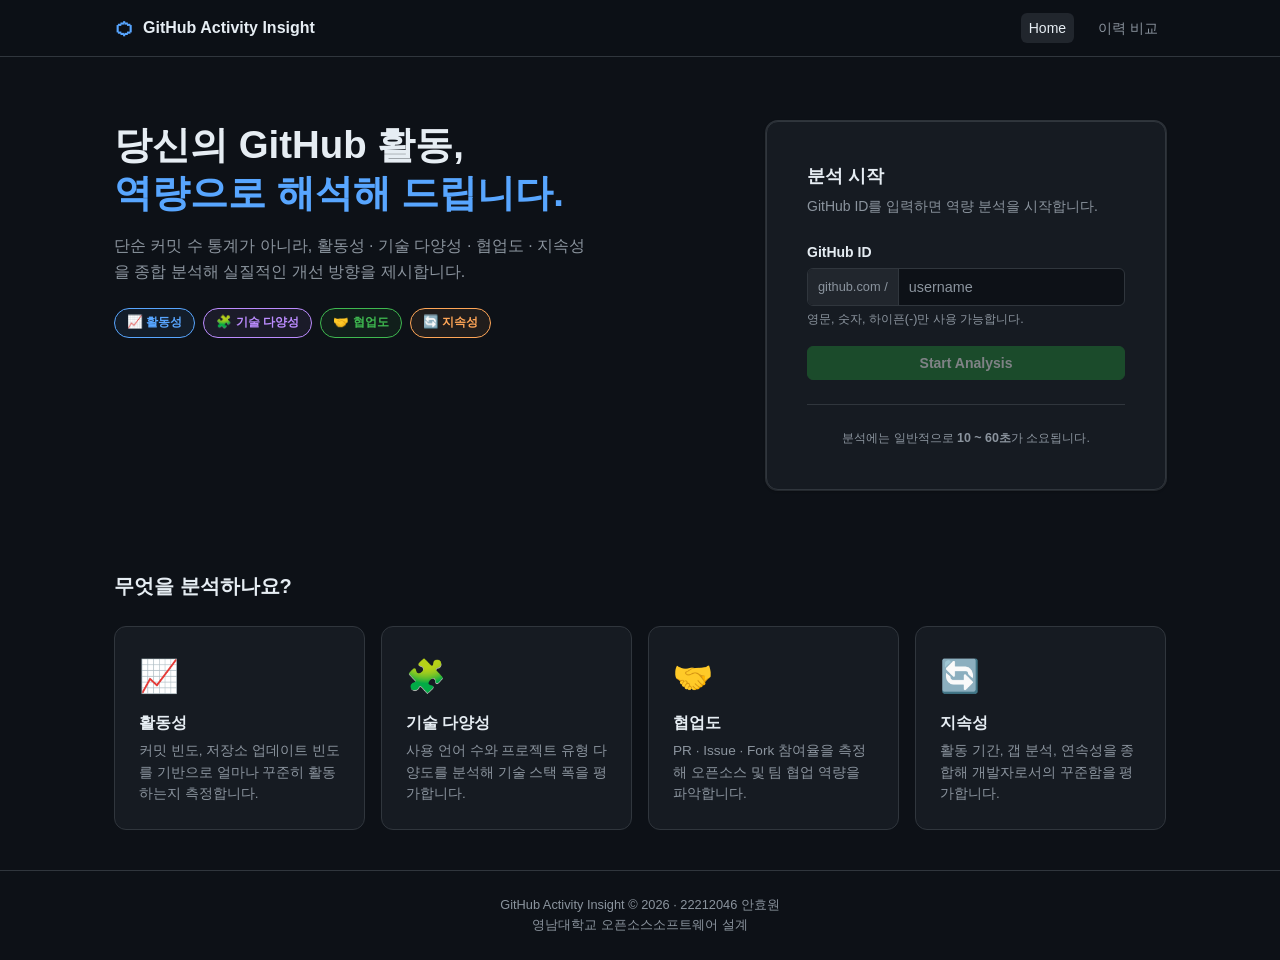
==== web/index.html @ 132d7ecf "docs(analysis): 챕터4 UI 프로토타입 절 구조 개편 및 웹 화면 구현 - 챕터 4를 화면별 단락+그림 참조 형식으로 재구성 - 목차 표기 통일: 'Domain Ana" ====
<!DOCTYPE html>
<html lang="ko">
<head>
  <meta charset="UTF-8" />
  <meta name="viewport" content="width=device-width, initial-scale=1.0" />
  <title>GitHub Activity Insight</title>
  <link rel="stylesheet" href="css/style.css" />
</head>
<body>
  <!-- ===== HEADER ===== -->
  <header class="site-header">
    <div class="container header-inner">
      <a href="index.html" class="brand">
        <span class="brand-icon">⬡</span>
        <span class="brand-name">GitHub Activity Insight</span>
      </a>
      <nav class="nav-links">
        <a href="index.html" class="nav-link active">Home</a>
        <a href="history.html" class="nav-link">이력 비교</a>
      </nav>
    </div>
  </header>

  <!-- ===== MAIN ===== -->
  <main class="main-content">
    <!-- Hero Section -->
    <section class="hero">
      <div class="container hero-inner">
        <div class="hero-text">
          <h1 class="hero-title">
            당신의 GitHub 활동,<br />
            <span class="highlight">역량으로 해석해 드립니다.</span>
          </h1>
          <p class="hero-desc">
            단순 커밋 수 통계가 아니라, 활동성 · 기술 다양성 · 협업도 · 지속성을
            종합 분석해 실질적인 개선 방향을 제시합니다.
          </p>

          <!-- Metric Chips -->
          <ul class="metric-chips" aria-label="분석 지표">
            <li class="chip chip--activity">📈 활동성</li>
            <li class="chip chip--diversity">🧩 기술 다양성</li>
            <li class="chip chip--collab">🤝 협업도</li>
            <li class="chip chip--persist">🔄 지속성</li>
          </ul>
        </div>

        <!-- Input Card (UC-01) -->
        <div class="card input-card" id="input-card">
          <h2 class="card-title">분석 시작</h2>
          <p class="card-desc">GitHub ID를 입력하면 역량 분석을 시작합니다.</p>

          <form id="github-form" novalidate>
            <div class="form-group">
              <label for="github-id" class="form-label">GitHub ID</label>
              <div class="input-wrapper">
                <span class="input-prefix">github.com /</span>
                <input
                  type="text"
                  id="github-id"
                  name="githubId"
                  class="form-input"
                  placeholder="username"
                  autocomplete="off"
                  maxlength="39"
                  aria-describedby="github-id-hint github-id-error"
                  required
                />
                <span class="input-status" id="input-status" aria-live="polite"></span>
              </div>
              <p class="form-hint" id="github-id-hint">영문, 숫자, 하이픈(-)만 사용 가능합니다.</p>
              <p class="form-error hidden" id="github-id-error" role="alert"></p>
            </div>

            <!-- TODO(UC-02): 중복 RUNNING 요청 체크 후 버튼 활성화 -->
            <button type="submit" class="btn btn-primary btn-full" id="start-btn" disabled>
              Start Analysis
            </button>
          </form>

          <div class="divider"></div>
          <p class="card-footnote">
            분석에는 일반적으로 <strong>10 ~ 60초</strong>가 소요됩니다.
          </p>
        </div>
      </div>
    </section>

    <!-- Feature Section -->
    <section class="features section-padding">
      <div class="container">
        <h2 class="section-title">무엇을 분석하나요?</h2>
        <div class="feature-grid">

          <article class="feature-card" aria-label="활동성">
            <div class="feature-icon activity-icon">📈</div>
            <h3 class="feature-title">활동성</h3>
            <p class="feature-desc">커밋 빈도, 저장소 업데이트 빈도를 기반으로 얼마나 꾸준히 활동하는지 측정합니다.</p>
          </article>

          <article class="feature-card" aria-label="기술 다양성">
            <div class="feature-icon diversity-icon">🧩</div>
            <h3 class="feature-title">기술 다양성</h3>
            <p class="feature-desc">사용 언어 수와 프로젝트 유형 다양도를 분석해 기술 스택 폭을 평가합니다.</p>
          </article>

          <article class="feature-card" aria-label="협업도">
            <div class="feature-icon collab-icon">🤝</div>
            <h3 class="feature-title">협업도</h3>
            <p class="feature-desc">PR · Issue · Fork 참여율을 측정해 오픈소스 및 팀 협업 역량을 파악합니다.</p>
          </article>

          <article class="feature-card" aria-label="지속성">
            <div class="feature-icon persist-icon">🔄</div>
            <h3 class="feature-title">지속성</h3>
            <p class="feature-desc">활동 기간, 갭 분석, 연속성을 종합해 개발자로서의 꾸준함을 평가합니다.</p>
          </article>

        </div>
      </div>
    </section>
  </main>

  <!-- ===== FOOTER ===== -->
  <footer class="site-footer">
    <div class="container footer-inner">
      <p class="footer-text">GitHub Activity Insight &copy; 2026 · 22212046 안효원</p>
      <p class="footer-text">영남대학교 오픈소스소프트웨어 설계</p>
    </div>
  </footer>

  <script src="js/app.js"></script>
</body>
</html>
---- web/css/style.css ----
/* ================================================================
   GitHub Activity Insight – style.css
   Design tokens → Layout → Components → Page-specific
   ================================================================ */

/* ── Design Tokens ─────────────────────────────────────────────── */
:root {
  /* Colors */
  --color-bg:          #0d1117;
  --color-surface:     #161b22;
  --color-surface-2:   #21262d;
  --color-border:      #30363d;
  --color-text:        #e6edf3;
  --color-text-muted:  #8b949e;
  --color-primary:     #238636;
  --color-primary-hover: #2ea043;
  --color-accent:      #58a6ff;
  --color-danger:      #f85149;
  --color-warning:     #d29922;
  --color-success:     #3fb950;

  /* Metric colors */
  --color-activity:    #58a6ff;
  --color-diversity:   #bc8cff;
  --color-collab:      #3fb950;
  --color-persist:     #ffa657;

  /* Typography */
  --font-sans: -apple-system, BlinkMacSystemFont, 'Segoe UI', Helvetica, Arial, sans-serif;
  --font-mono: 'SFMono-Regular', Consolas, 'Liberation Mono', Menlo, monospace;

  /* Spacing */
  --space-xs:  4px;
  --space-sm:  8px;
  --space-md:  16px;
  --space-lg:  24px;
  --space-xl:  40px;
  --space-2xl: 64px;

  /* Radius */
  --radius-sm: 6px;
  --radius-md: 12px;
  --radius-lg: 16px;

  /* Shadows */
  --shadow-card: 0 1px 3px rgba(0,0,0,.4), 0 0 0 1px var(--color-border);
  --shadow-focus: 0 0 0 3px rgba(88,166,255,.35);
}

/* ── Reset / Base ───────────────────────────────────────────────── */
*, *::before, *::after { box-sizing: border-box; margin: 0; padding: 0; }
html { scroll-behavior: smooth; }
body {
  background-color: var(--color-bg);
  color: var(--color-text);
  font-family: var(--font-sans);
  font-size: 15px;
  line-height: 1.6;
  min-height: 100vh;
  display: flex;
  flex-direction: column;
}
a { color: var(--color-accent); text-decoration: none; }
a:hover { text-decoration: underline; }
img { display: block; max-width: 100%; }
ul, ol { list-style: none; }
button { cursor: pointer; font-family: inherit; }

/* Screen-reader only */
.sr-only {
  position: absolute; width: 1px; height: 1px;
  padding: 0; margin: -1px; overflow: hidden;
  clip: rect(0,0,0,0); white-space: nowrap; border: 0;
}
.hidden { display: none !important; }

/* ── Layout ─────────────────────────────────────────────────────── */
.container {
  width: 100%;
  max-width: 1100px;
  margin-inline: auto;
  padding-inline: var(--space-lg);
}
.narrow { max-width: 520px; }
.section-padding { padding-block: var(--space-xl); }

/* ── Site Header ────────────────────────────────────────────────── */
.site-header {
  position: sticky; top: 0; z-index: 100;
  background-color: rgba(13,17,23,.88);
  backdrop-filter: blur(12px);
  border-bottom: 1px solid var(--color-border);
}
.header-inner {
  display: flex; align-items: center; justify-content: space-between;
  height: 56px;
}
.brand {
  display: flex; align-items: center; gap: var(--space-sm);
  font-weight: 700; font-size: 1rem;
  color: var(--color-text);
  text-decoration: none;
}
.brand:hover { text-decoration: none; }
.brand-icon { font-size: 1.3rem; color: var(--color-accent); }
.nav-links { display: flex; gap: var(--space-md); }
.nav-link {
  font-size: .875rem; color: var(--color-text-muted);
  padding: var(--space-xs) var(--space-sm);
  border-radius: var(--radius-sm);
  transition: color .15s, background .15s;
}
.nav-link:hover, .nav-link.active {
  color: var(--color-text);
  background-color: var(--color-surface-2);
  text-decoration: none;
}

/* ── Site Footer ────────────────────────────────────────────────── */
.site-footer {
  margin-top: auto;
  border-top: 1px solid var(--color-border);
  padding-block: var(--space-lg);
}
.footer-inner { text-align: center; }
.footer-text { font-size: .8rem; color: var(--color-text-muted); }

/* ── Buttons ────────────────────────────────────────────────────── */
.btn {
  display: inline-flex; align-items: center; justify-content: center;
  gap: var(--space-xs);
  padding: 8px 18px;
  border-radius: var(--radius-sm);
  font-size: .875rem; font-weight: 600;
  border: 1px solid transparent;
  transition: background .15s, border-color .15s, opacity .15s;
}
.btn:focus-visible { outline: 2px solid var(--color-accent); outline-offset: 2px; }
.btn:disabled { opacity: .45; cursor: not-allowed; }

.btn-primary {
  background-color: var(--color-primary);
  border-color: var(--color-primary);
  color: #fff;
}
.btn-primary:hover:not(:disabled) { background-color: var(--color-primary-hover); border-color: var(--color-primary-hover); }

.btn-ghost {
  background-color: transparent;
  border-color: var(--color-border);
  color: var(--color-text);
}
.btn-ghost:hover:not(:disabled) { background-color: var(--color-surface-2); }

.btn-full { width: 100%; }

/* ── Card ───────────────────────────────────────────────────────── */
.card {
  background-color: var(--color-surface);
  border: 1px solid var(--color-border);
  border-radius: var(--radius-md);
  padding: var(--space-xl);
  box-shadow: var(--shadow-card);
}
.card-title { font-size: 1.125rem; font-weight: 700; margin-bottom: var(--space-xs); }
.card-desc  { font-size: .875rem; color: var(--color-text-muted); margin-bottom: var(--space-lg); }

/* ── Highlight ──────────────────────────────────────────────────── */
.highlight { color: var(--color-accent); }

/* ── Divider ────────────────────────────────────────────────────── */
.divider {
  height: 1px;
  background-color: var(--color-border);
  margin-block: var(--space-lg);
}

/* ── Form ───────────────────────────────────────────────────────── */
.form-group { margin-bottom: var(--space-md); }
.form-label { display: block; font-size: .875rem; font-weight: 600; margin-bottom: var(--space-xs); }
.input-wrapper {
  display: flex; align-items: center;
  background-color: var(--color-bg);
  border: 1px solid var(--color-border);
  border-radius: var(--radius-sm);
  overflow: hidden;
}
.input-wrapper:focus-within { border-color: var(--color-accent); box-shadow: var(--shadow-focus); }
.input-prefix {
  padding: 8px 10px;
  color: var(--color-text-muted);
  font-size: .8rem;
  border-right: 1px solid var(--color-border);
  white-space: nowrap;
  background-color: var(--color-surface-2);
}
.form-input {
  flex: 1;
  padding: 9px 10px;
  background: transparent;
  border: none;
  color: var(--color-text);
  font-size: .9rem;
  outline: none;
}
.form-input::placeholder { color: var(--color-text-muted); }
.input-status { padding-right: 10px; font-size: 1rem; }
.form-hint  { font-size: .78rem; color: var(--color-text-muted); margin-top: var(--space-xs); }
.form-error { font-size: .78rem; color: var(--color-danger);  margin-top: var(--space-xs); }
.card-footnote { font-size: .78rem; color: var(--color-text-muted); text-align: center; }

.form-select {
  background-color: var(--color-surface-2);
  border: 1px solid var(--color-border);
  border-radius: var(--radius-sm);
  color: var(--color-text);
  padding: 8px 32px 8px 10px;
  font-size: .875rem;
  appearance: none;
  background-image: url("data:image/svg+xml,%3Csvg xmlns='http://www.w3.org/2000/svg' width='12' height='12' viewBox='0 0 12 12'%3E%3Cpath fill='%238b949e' d='M6 8L1 3h10z'/%3E%3C/svg%3E");
  background-repeat: no-repeat;
  background-position: right 10px center;
  cursor: pointer;
}
.form-select:focus { outline: none; border-color: var(--color-accent); box-shadow: var(--shadow-focus); }

/* ── Notice Box ─────────────────────────────────────────────────── */
.notice-box {
  display: flex; align-items: flex-start; gap: var(--space-sm);
  padding: var(--space-md);
  border-radius: var(--radius-sm);
  background-color: rgba(210,153,34,.12);
  border: 1px solid rgba(210,153,34,.4);
  font-size: .85rem;
  margin-bottom: var(--space-md);
}
.notice--warn {
  background-color: rgba(210,153,34,.12);
  border-color: rgba(210,153,34,.4);
}
.notice-icon { font-size: 1rem; flex-shrink: 0; }

/* ── Section titles ─────────────────────────────────────────────── */
.section-title {
  font-size: 1.25rem; font-weight: 700;
  margin-bottom: var(--space-lg);
}
.section-subtitle {
  font-size: 1rem; font-weight: 600;
  margin-bottom: var(--space-md);
}

/* ================================================================
   HOME PAGE
   ================================================================ */

/* Hero */
.hero { padding-block: var(--space-2xl) var(--space-xl); }
.hero-inner {
  display: grid;
  grid-template-columns: 1fr 400px;
  gap: var(--space-xl);
  align-items: start;
}
@media (max-width: 780px) {
  .hero-inner { grid-template-columns: 1fr; }
}
.hero-title {
  font-size: clamp(1.6rem, 4vw, 2.4rem);
  font-weight: 800;
  line-height: 1.25;
  margin-bottom: var(--space-md);
}
.hero-desc {
  font-size: 1rem; color: var(--color-text-muted);
  max-width: 480px; margin-bottom: var(--space-lg);
}
.metric-chips {
  display: flex; flex-wrap: wrap; gap: var(--space-sm);
}
.chip {
  padding: 4px 12px;
  border-radius: 999px;
  font-size: .78rem; font-weight: 600;
  border: 1px solid;
}
.chip--activity  { color: var(--color-activity);  border-color: var(--color-activity);  background: rgba(88,166,255,.08); }
.chip--diversity { color: var(--color-diversity); border-color: var(--color-diversity); background: rgba(188,140,255,.08); }
.chip--collab    { color: var(--color-collab);    border-color: var(--color-collab);    background: rgba(63,185,80,.08); }
.chip--persist   { color: var(--color-persist);   border-color: var(--color-persist);   background: rgba(255,166,87,.08); }

/* Feature Grid */
.feature-grid {
  display: grid;
  grid-template-columns: repeat(auto-fill, minmax(220px, 1fr));
  gap: var(--space-md);
}
.feature-card {
  background-color: var(--color-surface);
  border: 1px solid var(--color-border);
  border-radius: var(--radius-md);
  padding: var(--space-lg);
}
.feature-icon { font-size: 2rem; margin-bottom: var(--space-sm); }
.feature-title { font-size: 1rem; font-weight: 700; margin-bottom: var(--space-xs); }
.feature-desc  { font-size: .85rem; color: var(--color-text-muted); }

/* ================================================================
   PROGRESS PAGE
   ================================================================ */
.center-main { display: flex; align-items: flex-start; justify-content: center; padding-block: var(--space-xl); }
.progress-card { text-align: center; }

.progress-avatar { margin-bottom: var(--space-md); }
.avatar-img {
  width: 72px; height: 72px;
  border-radius: 50%;
  border: 2px solid var(--color-border);
  margin-inline: auto;
}
.progress-title   { font-size: 1.3rem; font-weight: 700; margin-bottom: var(--space-xs); }
.progress-subtitle { font-size: .85rem; color: var(--color-text-muted); margin-bottom: var(--space-lg); }
.progress-subtitle code { font-family: var(--font-mono); font-size: .8rem; }

/* Overall progress bar */
.overall-progress {
  display: flex; align-items: center; gap: var(--space-sm);
  margin-bottom: var(--space-xl);
}
.progress-bar-track {
  flex: 1; height: 8px;
  background-color: var(--color-surface-2);
  border-radius: 999px; overflow: hidden;
}
.progress-bar-fill {
  height: 100%;
  background: linear-gradient(90deg, var(--color-accent), var(--color-primary));
  border-radius: 999px;
  transition: width .4s ease;
}
.progress-percent { font-size: .8rem; color: var(--color-text-muted); width: 36px; text-align: right; }

/* Step list */
.step-list { text-align: left; display: flex; flex-direction: column; gap: var(--space-sm); margin-bottom: var(--space-lg); }
.step-item {
  display: flex; align-items: center; gap: var(--space-md);
  padding: var(--space-md);
  background-color: var(--color-surface-2);
  border: 1px solid var(--color-border);
  border-radius: var(--radius-sm);
  transition: border-color .2s;
}
.step-item.step--running  { border-color: var(--color-accent); }
.step-item.step--done     { border-color: var(--color-success); }
.step-item.step--error    { border-color: var(--color-danger); }
.step-icon-wrapper { position: relative; width: 32px; height: 32px; flex-shrink: 0; }
.step-icon { font-size: 1.3rem; position: absolute; top: 50%; left: 50%; transform: translate(-50%, -50%); }
.step-info { flex: 1; }
.step-name   { display: block; font-size: .9rem; font-weight: 600; }
.step-detail { display: block; font-size: .78rem; color: var(--color-text-muted); }
.step-status-badge {
  font-size: .72rem; font-weight: 700;
  padding: 2px 8px; border-radius: 999px;
  background-color: var(--color-surface);
  border: 1px solid var(--color-border);
  color: var(--color-text-muted);
}
.step-item.step--running .step-status-badge { color: var(--color-accent); border-color: var(--color-accent); background: rgba(88,166,255,.1); }
.step-item.step--done    .step-status-badge { color: var(--color-success); border-color: var(--color-success); background: rgba(63,185,80,.1); }
.step-item.step--error   .step-status-badge { color: var(--color-danger); border-color: var(--color-danger); background: rgba(248,81,73,.1); }

/* Spinner */
.step-spinner {
  display: block;
  width: 16px; height: 16px;
  border: 2px solid var(--color-border);
  border-top-color: var(--color-accent);
  border-radius: 50%;
  animation: spin .7s linear infinite;
  position: absolute; top: 50%; left: 50%; transform: translate(-50%, -50%);
}
@keyframes spin { to { transform: translate(-50%, -50%) rotate(360deg); } }

/* ================================================================
   RESULT PAGE
   ================================================================ */
.main-content { flex: 1; }

/* Result Header */
.result-header {
  display: flex; flex-wrap: wrap;
  align-items: center; justify-content: space-between;
  gap: var(--space-md);
  padding-bottom: var(--space-md);
  border-bottom: 1px solid var(--color-border);
}
.result-identity { display: flex; align-items: center; gap: var(--space-md); }
.result-avatar {
  width: 60px; height: 60px;
  border-radius: 50%;
  border: 2px solid var(--color-border);
}
.result-username { font-size: 1.4rem; font-weight: 800; }
.result-type-badge {
  display: inline-block; margin-top: 4px;
  padding: 2px 10px; border-radius: 999px;
  font-size: .72rem; font-weight: 700;
  background-color: rgba(88,166,255,.15);
  border: 1px solid rgba(88,166,255,.4);
  color: var(--color-accent);
}
.result-actions { display: flex; gap: var(--space-sm); flex-wrap: wrap; }

/* Score */
.score-layout {
  display: grid;
  grid-template-columns: 240px 1fr;
  gap: var(--space-xl);
  align-items: center;
}
@media (max-width: 600px) { .score-layout { grid-template-columns: 1fr; } }

.score-gauge-wrapper { display: flex; flex-direction: column; align-items: center; gap: var(--space-sm); }
.gauge-svg { width: 200px; }
.gauge-track { fill: none; stroke: var(--color-surface-2); stroke-width: 14; stroke-linecap: round; }
.gauge-fill  { fill: none; stroke: url(#gauge-gradient); stroke-width: 14; stroke-linecap: round; transition: stroke-dashoffset 1s ease; }
.gauge-value { font-size: 2rem; font-weight: 800; fill: var(--color-text); }
.gauge-label { font-size: .8rem; fill: var(--color-text-muted); }
.gauge-meta  { font-size: .78rem; color: var(--color-text-muted); text-align: center; }
.trust-badge {
  display: inline-block; padding: 1px 6px; border-radius: 999px;
  font-size: .72rem; font-weight: 700;
  background: rgba(63,185,80,.1); border: 1px solid rgba(63,185,80,.4);
  color: var(--color-success);
}
.score-summary-text { font-size: 1rem; color: var(--color-text-muted); line-height: 1.7; }

/* Metrics Grid */
.metrics-grid {
  display: grid;
  grid-template-columns: repeat(auto-fill, minmax(220px, 1fr));
  gap: var(--space-md);
}
.metric-card {
  background-color: var(--color-surface);
  border: 1px solid var(--color-border);
  border-radius: var(--radius-md);
  padding: var(--space-lg);
}
.metric-card-header {
  display: flex; align-items: center; gap: var(--space-xs);
  margin-bottom: var(--space-md);
}
.metric-icon { font-size: 1.1rem; }
.metric-name { font-weight: 700; font-size: .9rem; flex: 1; }
.metric-trust-tag {
  font-size: .65rem; font-weight: 700;
  padding: 1px 5px; border-radius: 3px;
  background: rgba(210,153,34,.15);
  border: 1px solid rgba(210,153,34,.4);
  color: var(--color-warning);
}
.metric-bar-track {
  height: 6px; background-color: var(--color-surface-2);
  border-radius: 999px; overflow: hidden;
  margin-bottom: var(--space-sm);
}
.metric-bar-fill {
  height: 100%; border-radius: 999px;
  transition: width .8s ease;
}
.metric-bar--activity  { background-color: var(--color-activity); }
.metric-bar--diversity { background-color: var(--color-diversity); }
.metric-bar--collab    { background-color: var(--color-collab); }
.metric-bar--persist   { background-color: var(--color-persist); }
.metric-score-row { display: flex; align-items: baseline; gap: 3px; margin-bottom: var(--space-xs); }
.metric-score     { font-size: 1.5rem; font-weight: 800; }
.metric-score-max { font-size: .8rem; color: var(--color-text-muted); }
.metric-desc      { font-size: .78rem; color: var(--color-text-muted); }

/* Feedback */
.feedback-section { border-top: 1px solid var(--color-border); }
.feedback-columns { display: grid; grid-template-columns: 1fr 1fr; gap: var(--space-lg); }
@media (max-width: 640px) { .feedback-columns { grid-template-columns: 1fr; } }
.feedback-col-title {
  font-size: 1rem; font-weight: 700;
  margin-bottom: var(--space-md);
  display: flex; align-items: center; gap: var(--space-sm);
}
.feedback-col-title--strength { color: var(--color-success); }
.feedback-col-title--improve  { color: var(--color-warning); }
.feedback-list { display: flex; flex-direction: column; gap: var(--space-sm); }
.feedback-item {
  background-color: var(--color-surface);
  border: 1px solid var(--color-border);
  border-radius: var(--radius-sm);
  padding: var(--space-md);
  font-size: .875rem;
}
.feedback-item--placeholder { color: var(--color-text-muted); font-style: italic; }

.reanalyze-row { display: flex; justify-content: center; padding-top: 0; }

/* ================================================================
   HISTORY PAGE
   ================================================================ */
.page-header { padding-bottom: var(--space-md); border-bottom: 1px solid var(--color-border); }
.page-title { font-size: 1.6rem; font-weight: 800; margin-bottom: var(--space-xs); }
.page-desc  { color: var(--color-text-muted); font-size: .9rem; }

.empty-state {
  display: flex; flex-direction: column; align-items: center; gap: var(--space-md);
  padding: var(--space-2xl);
  text-align: center;
}
.empty-icon { font-size: 3rem; }
.empty-msg  { color: var(--color-text-muted); }

/* Compare Controls */
.compare-controls { margin-bottom: var(--space-xl); }
.compare-selectors {
  display: flex; align-items: flex-end;
  flex-wrap: wrap; gap: var(--space-md);
}
.selector-group { display: flex; flex-direction: column; gap: var(--space-xs); flex: 1; min-width: 180px; }
.selector-arrow {
  font-size: 1.5rem; color: var(--color-text-muted);
  padding-bottom: 4px;
}

/* Compare Summary Cards */
.compare-summary-cards {
  display: flex; align-items: center; justify-content: center;
  gap: var(--space-lg);
  margin-bottom: var(--space-xl);
  flex-wrap: wrap;
}
.compare-card {
  background-color: var(--color-surface);
  border: 1px solid var(--color-border);
  border-radius: var(--radius-md);
  padding: var(--space-lg) var(--space-xl);
  text-align: center;
  display: flex; flex-direction: column; gap: 4px;
  min-width: 160px;
}
.compare-card--base    { border-top: 3px solid var(--color-accent); }
.compare-card--current { border-top: 3px solid var(--color-success); }
.compare-card-label { font-size: .72rem; font-weight: 700; color: var(--color-text-muted); text-transform: uppercase; letter-spacing: .04em; }
.compare-card-date  { font-size: .8rem; color: var(--color-text-muted); }
.compare-card-score { font-size: 2rem; font-weight: 800; }
.compare-card-type  { font-size: .75rem; color: var(--color-text-muted); }
.compare-vs { font-size: 1.25rem; font-weight: 800; color: var(--color-text-muted); }

/* Compare Table */
.table-wrapper { overflow-x: auto; margin-bottom: var(--space-xl); }
.compare-table {
  width: 100%;
  border-collapse: collapse;
  font-size: .875rem;
}
.compare-table th,
.compare-table td {
  padding: 10px 14px;
  border: 1px solid var(--color-border);
  text-align: right;
}
.compare-table th:first-child,
.compare-table td:first-child { text-align: left; }
.compare-table thead th {
  background-color: var(--color-surface-2);
  font-weight: 700;
  color: var(--color-text-muted);
  font-size: .78rem;
  text-transform: uppercase;
  letter-spacing: .04em;
}
.compare-table tbody tr:hover { background-color: var(--color-surface-2); }
.placeholder-cell { text-align: center !important; color: var(--color-text-muted); font-style: italic; padding: var(--space-xl); }

.delta--up   { color: var(--color-success); font-weight: 700; }
.delta--down { color: var(--color-danger);  font-weight: 700; }
.delta--neutral { color: var(--color-text-muted); }

/* Sparkline */
.sparkline-section { margin-bottom: var(--space-xl); }
.sparkline-wrapper {
  background-color: var(--color-surface);
  border: 1px solid var(--color-border);
  border-radius: var(--radius-md);
  padding: var(--space-md);
  overflow-x: auto;
}
#sparkline-canvas { display: block; width: 100%; }

/* Encourage Box */
.encourage-box {
  display: flex; align-items: center; gap: var(--space-md);
  padding: var(--space-lg);
  background: linear-gradient(135deg, rgba(63,185,80,.08), rgba(88,166,255,.08));
  border: 1px solid var(--color-border);
  border-radius: var(--radius-md);
  margin-bottom: var(--space-xl);
}
.encourage-icon { font-size: 1.8rem; }
.encourage-text { font-size: .95rem; line-height: 1.6; }

/* History List */
.history-list { display: flex; flex-direction: column; gap: var(--space-sm); }
.history-item {
  display: flex; align-items: center; justify-content: space-between;
  flex-wrap: wrap; gap: var(--space-sm);
  padding: var(--space-md) var(--space-lg);
  background-color: var(--color-surface);
  border: 1px solid var(--color-border);
  border-radius: var(--radius-sm);
  font-size: .875rem;
}
.history-item--placeholder { justify-content: center; color: var(--color-text-muted); font-style: italic; padding: var(--space-xl); }
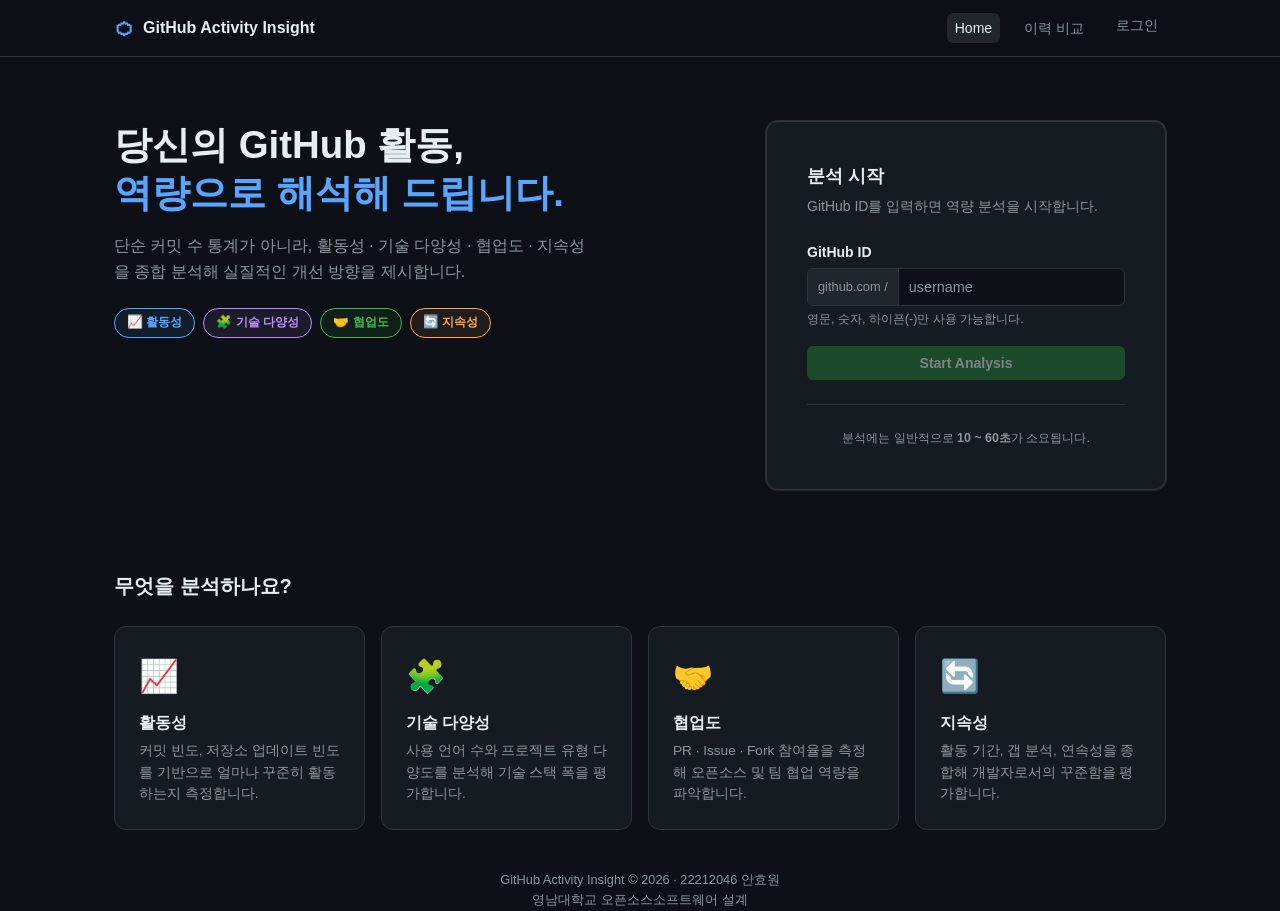
==== commit e8c01ca9: "style: 프론트엔드 UI 개선 및 환경 설정 업데이트 - web/js/app.js: 분석 요청 로직 추가 - web/css/style.css: 스타일 개선 - web/login" ====
--- a/web/index.html
+++ b/web/index.html
@@ -17,6 +17,7 @@
       <nav class="nav-links">
         <a href="index.html" class="nav-link active">Home</a>
         <a href="history.html" class="nav-link">이력 비교</a>
+        <span id="auth-nav"></span>
       </nav>
     </div>
   </header>
--- a/web/css/style.css
+++ b/web/css/style.css
@@ -115,6 +115,11 @@
   background-color: var(--color-surface-2);
   text-decoration: none;
 }
+.nav-user { display: flex; align-items: center; gap: 8px; font-size: .875rem; color: var(--color-text-muted); }
+.nav-avatar { width: 24px; height: 24px; border-radius: 50%; border: 1px solid var(--color-border); }
+.nav-logout-btn { background: none; border: none; cursor: pointer; font-size: .875rem; color: var(--color-text-muted); padding: 4px 8px; border-radius: 6px; }
+.nav-logout-btn:hover { background: var(--color-surface-2); color: var(--color-text); }
+}
 
 /* ── Site Footer ────────────────────────────────────────────────── */
 .site-footer {
